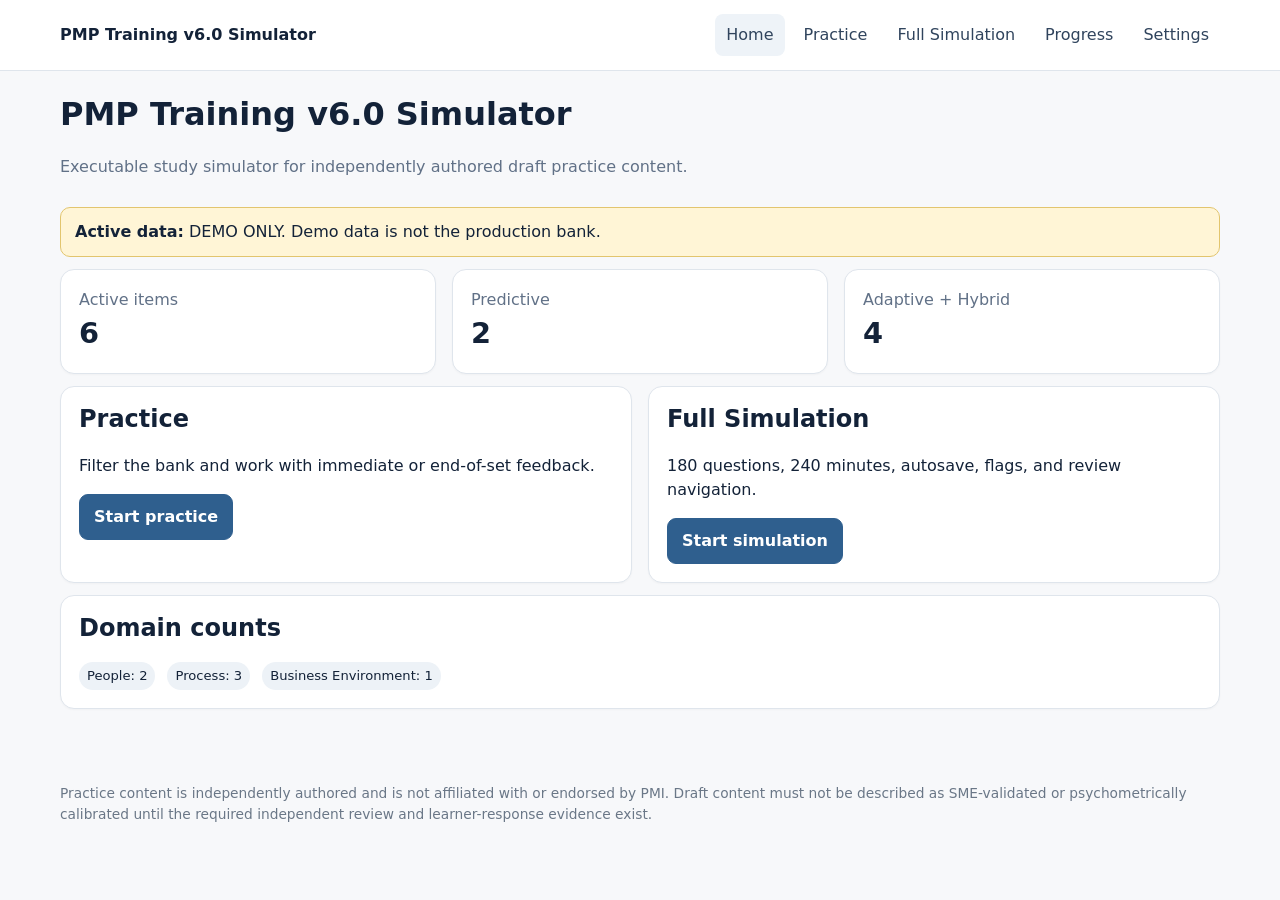
==== index.html @ 142f50a2 "Move simulator files to repository root" ====
<!doctype html><html lang="en"><head><meta charset="utf-8"><meta name="viewport" content="width=device-width,initial-scale=1"><meta name="theme-color" content="#2f5f8e"><title>PMP Training v6.0 Simulator</title><link rel="manifest" href="manifest.webmanifest"><link rel="icon" href="icon-192.svg" type="image/svg+xml"><link rel="stylesheet" href="styles.css"></head><body><a href="#main" style="position:absolute;left:-9999px" onfocus="this.style.left='10px'">Skip to content</a><div class="shell"><header class="topbar"><div class="topbar-inner"><div class="brand">PMP Training v6.0 Simulator</div><nav class="nav" aria-label="Primary"><button data-view="home">Home</button><button data-view="practice">Practice</button><button data-view="simulation">Full Simulation</button><button data-view="progress">Progress</button><button data-view="settings">Settings</button></nav></div></header><main class="main" id="main" tabindex="-1"></main><footer class="footer">Practice content is independently authored and is not affiliated with or endorsed by PMI. Draft content must not be described as SME-validated or psychometrically calibrated until the required independent review and learner-response evidence exist.</footer></div><script src="core.js"></script><script src="demo-data.js"></script><script src="app.js"></script></body></html>
---- styles.css ----
:root{font-family:Inter,ui-sans-serif,system-ui,-apple-system,BlinkMacSystemFont,"Segoe UI",sans-serif;color:#132238;background:#f7f8fa;line-height:1.5}*{box-sizing:border-box}body{margin:0;background:#f7f8fa;color:#132238}button,input,select{font:inherit}button{cursor:pointer}.shell{min-height:100vh}.topbar{background:#fff;border-bottom:1px solid #dfe5ec;position:sticky;top:0;z-index:10}.topbar-inner{max-width:1200px;margin:auto;padding:14px 20px;display:flex;gap:20px;align-items:center;justify-content:space-between}.brand{font-weight:800}.nav{display:flex;gap:8px;flex-wrap:wrap}.nav button{border:0;background:transparent;padding:9px 11px;border-radius:8px;color:#30445d}.nav button.active,.nav button:hover{background:#eef3f8}.main{max-width:1200px;margin:auto;padding:24px 20px 56px}.grid{display:grid;gap:16px}.cols-3{grid-template-columns:repeat(3,minmax(0,1fr))}.cols-2{grid-template-columns:repeat(2,minmax(0,1fr))}.card{background:#fff;border:1px solid #dfe5ec;border-radius:14px;padding:18px;box-shadow:0 1px 2px rgba(0,0,0,.03)}h1,h2,h3{line-height:1.2;margin-top:0}.muted{color:#617187}.small{font-size:.9rem}.kpi{font-size:1.8rem;font-weight:800}.btn{border:1px solid #2f5f8e;background:#2f5f8e;color:white;padding:10px 14px;border-radius:9px;font-weight:700}.btn.secondary{background:#fff;color:#234b72}.btn.ghost{background:transparent;color:#234b72;border-color:#c8d4df}.btn.danger{background:#8f2d2d;border-color:#8f2d2d}.btn:focus-visible,.nav button:focus-visible,input:focus-visible,select:focus-visible{outline:3px solid #f1b82d;outline-offset:2px}.row{display:flex;gap:12px;align-items:center;flex-wrap:wrap}.stack{display:flex;flex-direction:column;gap:12px}.field{display:flex;flex-direction:column;gap:6px}.field label{font-weight:700}.field input,.field select{padding:10px;border:1px solid #b9c5d2;border-radius:8px;background:white}.banner{padding:12px 14px;border-radius:10px;background:#fff5d6;border:1px solid #e2c56e}.good{background:#eaf7ee;border-color:#9bcaa7}.bad{background:#fdecec;border-color:#dda4a4}.question{font-size:1.08rem;font-weight:700}.option{display:flex;gap:10px;align-items:flex-start;border:1px solid #d8e0e8;border-radius:10px;padding:11px;background:white}.option:hover{border-color:#8ca7c0}.navigator{display:grid;grid-template-columns:repeat(10,1fr);gap:6px}.navq{padding:8px;border:1px solid #cad5df;border-radius:7px;background:#fff}.navq.answered{background:#e9f3ff}.navq.flagged{box-shadow:inset 0 0 0 2px #cc8b00}.timer{font-variant-numeric:tabular-nums;font-weight:800}.artifact{border-left:4px solid #537da5;background:#f3f7fb;padding:12px 14px;border-radius:8px}.feedback{border-top:1px solid #dfe5ec;padding-top:14px}.progressbar{height:10px;background:#e6ebf0;border-radius:99px;overflow:hidden}.progressbar>div{height:100%;background:#4a769e}.pill{display:inline-flex;padding:4px 8px;background:#edf2f7;border-radius:999px;font-size:.82rem}.hidden{display:none!important}.footer{max-width:1200px;margin:auto;padding:18px 20px 30px;color:#6a7787;font-size:.86rem}.tablewrap{overflow:auto}table{width:100%;border-collapse:collapse}th,td{text-align:left;border-bottom:1px solid #e1e6ec;padding:8px;vertical-align:top}th{background:#f3f6f9}.sort-list{display:flex;flex-direction:column;gap:8px}.sort-item{display:flex;justify-content:space-between;gap:12px;border:1px solid #d8e0e8;border-radius:8px;padding:9px}.match-row{display:grid;grid-template-columns:1fr 160px;gap:10px;align-items:center}@media(max-width:820px){.cols-3,.cols-2{grid-template-columns:1fr}.topbar-inner{align-items:flex-start;flex-direction:column}.navigator{grid-template-columns:repeat(6,1fr)}}@media(prefers-reduced-motion:reduce){*,*:before,*:after{scroll-behavior:auto!important;transition:none!important;animation:none!important}}
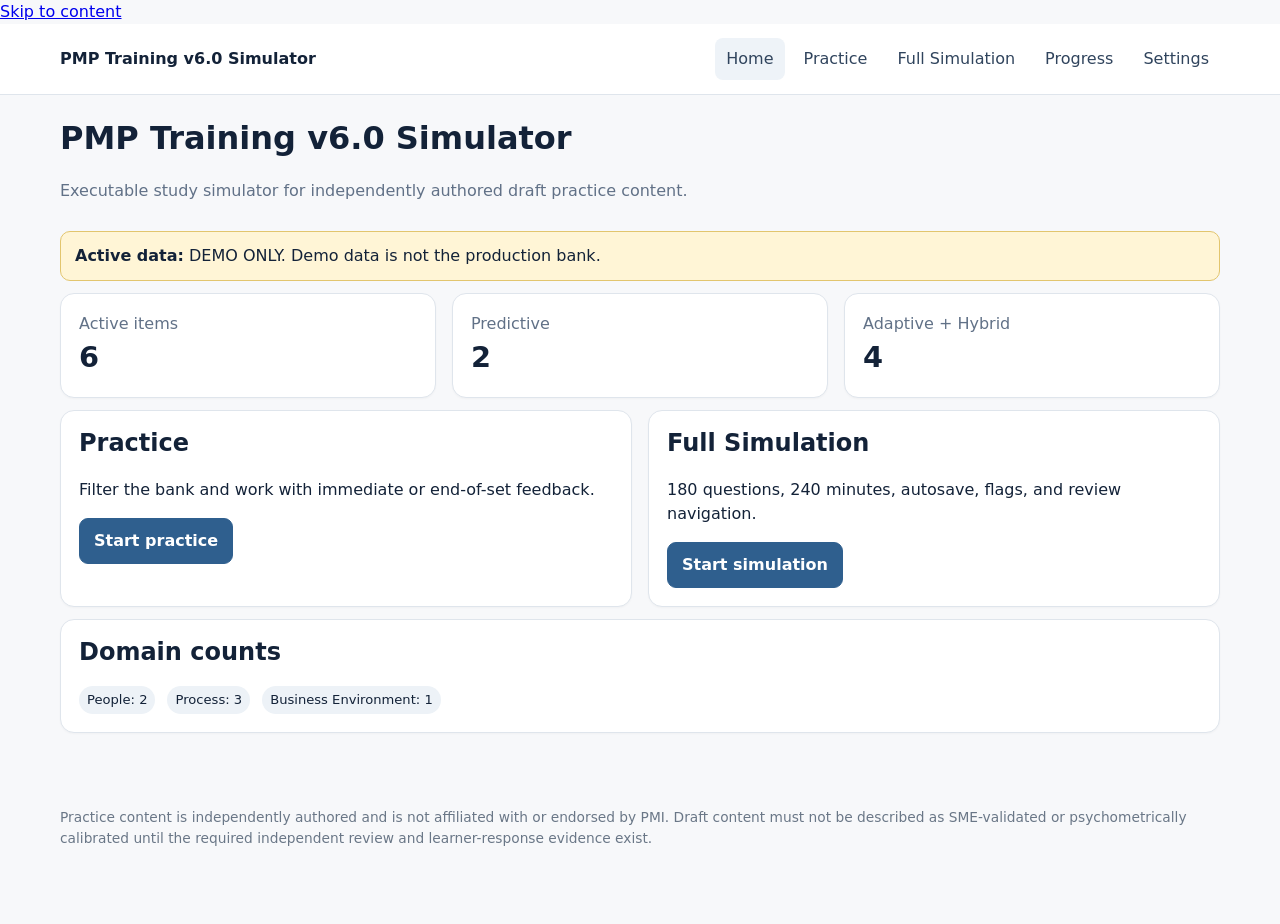
==== commit 9a9b0856: "Wire accessibility remediation into simulator shell" ====
--- a/index.html
+++ b/index.html
@@ -1 +1 @@
-<!doctype html><html lang="en"><head><meta charset="utf-8"><meta name="viewport" content="width=device-width,initial-scale=1"><meta name="theme-color" content="#2f5f8e"><title>PMP Training v6.0 Simulator</title><link rel="manifest" href="manifest.webmanifest"><link rel="icon" href="icon-192.svg" type="image/svg+xml"><link rel="stylesheet" href="styles.css"></head><body><a href="#main" style="position:absolute;left:-9999px" onfocus="this.style.left='10px'">Skip to content</a><div class="shell"><header class="topbar"><div class="topbar-inner"><div class="brand">PMP Training v6.0 Simulator</div><nav class="nav" aria-label="Primary"><button data-view="home">Home</button><button data-view="practice">Practice</button><button data-view="simulation">Full Simulation</button><button data-view="progress">Progress</button><button data-view="settings">Settings</button></nav></div></header><main class="main" id="main" tabindex="-1"></main><footer class="footer">Practice content is independently authored and is not affiliated with or endorsed by PMI. Draft content must not be described as SME-validated or psychometrically calibrated until the required independent review and learner-response evidence exist.</footer></div><script src="core.js"></script><script src="demo-data.js"></script><script src="app.js"></script></body></html>
+<!doctype html><html lang="en"><head><meta charset="utf-8"><meta name="viewport" content="width=device-width,initial-scale=1"><meta name="theme-color" content="#2f5f8e"><title>PMP Training v6.0 Simulator</title><link rel="manifest" href="manifest.webmanifest"><link rel="icon" href="icon-192.svg" type="image/svg+xml"><link rel="stylesheet" href="styles.css"></head><body><a class="skip-link" href="#main">Skip to content</a><div class="shell"><header class="topbar"><div class="topbar-inner"><div class="brand">PMP Training v6.0 Simulator</div><nav class="nav" aria-label="Primary"><button data-view="home">Home</button><button data-view="practice">Practice</button><button data-view="simulation">Full Simulation</button><button data-view="progress">Progress</button><button data-view="settings">Settings</button></nav></div></header><main class="main" id="main" tabindex="-1"></main><footer class="footer">Practice content is independently authored and is not affiliated with or endorsed by PMI. Draft content must not be described as SME-validated or psychometrically calibrated until the required independent review and learner-response evidence exist.</footer></div><script src="core.js"></script><script src="demo-data.js"></script><script src="app.js"></script><script src="matching-ui.js"></script><script src="accessibility-fixes.js"></script><!-- runtime-shell-v0.2.4-a11y --></body></html>
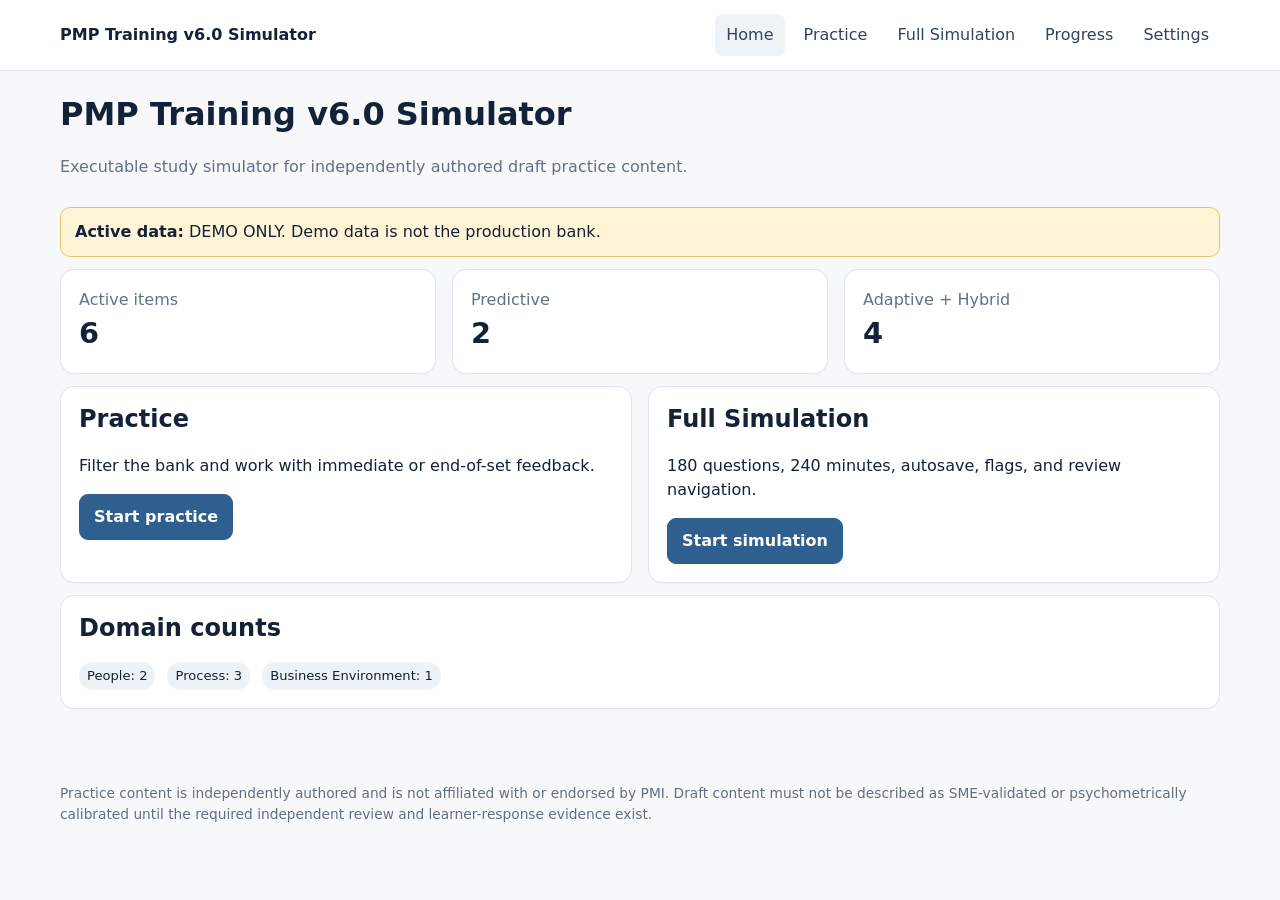
==== commit 54c438ac: "Bust stale simulator assets for matching fix" ====
--- a/index.html
+++ b/index.html
@@ -1 +1 @@
-<!doctype html><html lang="en"><head><meta charset="utf-8"><meta name="viewport" content="width=device-width,initial-scale=1"><meta name="theme-color" content="#2f5f8e"><title>PMP Training v6.0 Simulator</title><link rel="manifest" href="manifest.webmanifest"><link rel="icon" href="icon-192.svg" type="image/svg+xml"><link rel="stylesheet" href="styles.css"></head><body><a class="skip-link" href="#main">Skip to content</a><div class="shell"><header class="topbar"><div class="topbar-inner"><div class="brand">PMP Training v6.0 Simulator</div><nav class="nav" aria-label="Primary"><button data-view="home">Home</button><button data-view="practice">Practice</button><button data-view="simulation">Full Simulation</button><button data-view="progress">Progress</button><button data-view="settings">Settings</button></nav></div></header><main class="main" id="main" tabindex="-1"></main><footer class="footer">Practice content is independently authored and is not affiliated with or endorsed by PMI. Draft content must not be described as SME-validated or psychometrically calibrated until the required independent review and learner-response evidence exist.</footer></div><script src="core.js"></script><script src="demo-data.js"></script><script src="app.js"></script><script src="matching-ui.js"></script><script src="accessibility-fixes.js"></script><!-- runtime-shell-v0.2.4-a11y --></body></html>
+<!doctype html><html lang="en"><head><meta charset="utf-8"><meta name="viewport" content="width=device-width,initial-scale=1"><meta name="theme-color" content="#2f5f8e"><title>PMP Training v6.0 Simulator</title><link rel="manifest" href="manifest.webmanifest?v=0.2.6"><link rel="icon" href="icon-192.svg" type="image/svg+xml"><link rel="stylesheet" href="styles.css?v=0.2.6"></head><body><a class="skip-link" href="#main">Skip to content</a><div class="shell"><header class="topbar"><div class="topbar-inner"><div class="brand">PMP Training v6.0 Simulator</div><nav class="nav" aria-label="Primary"><button data-view="home">Home</button><button data-view="practice">Practice</button><button data-view="simulation">Full Simulation</button><button data-view="progress">Progress</button><button data-view="settings">Settings</button></nav></div></header><main class="main" id="main" tabindex="-1"></main><footer class="footer">Practice content is independently authored and is not affiliated with or endorsed by PMI. Draft content must not be described as SME-validated or psychometrically calibrated until the required independent review and learner-response evidence exist.</footer></div><script src="core.js?v=0.2.6"></script><script src="demo-data.js?v=0.2.6"></script><script src="app.js?v=0.2.6"></script><script src="matching-ui.js?v=0.2.6"></script><script src="accessibility-fixes.js?v=0.2.6"></script><!-- runtime-shell-v0.2.6-matching-cache-fix --></body></html>
--- a/styles.css
+++ b/styles.css
@@ -1 +1 @@
-:root{font-family:Inter,ui-sans-serif,system-ui,-apple-system,BlinkMacSystemFont,"Segoe UI",sans-serif;color:#132238;background:#f7f8fa;line-height:1.5}*{box-sizing:border-box}body{margin:0;background:#f7f8fa;color:#132238}button,input,select{font:inherit}button{cursor:pointer}.shell{min-height:100vh}.topbar{background:#fff;border-bottom:1px solid #dfe5ec;position:sticky;top:0;z-index:10}.topbar-inner{max-width:1200px;margin:auto;padding:14px 20px;display:flex;gap:20px;align-items:center;justify-content:space-between}.brand{font-weight:800}.nav{display:flex;gap:8px;flex-wrap:wrap}.nav button{border:0;background:transparent;padding:9px 11px;border-radius:8px;color:#30445d}.nav button.active,.nav button:hover{background:#eef3f8}.main{max-width:1200px;margin:auto;padding:24px 20px 56px}.grid{display:grid;gap:16px}.cols-3{grid-template-columns:repeat(3,minmax(0,1fr))}.cols-2{grid-template-columns:repeat(2,minmax(0,1fr))}.card{background:#fff;border:1px solid #dfe5ec;border-radius:14px;padding:18px;box-shadow:0 1px 2px rgba(0,0,0,.03)}h1,h2,h3{line-height:1.2;margin-top:0}.muted{color:#617187}.small{font-size:.9rem}.kpi{font-size:1.8rem;font-weight:800}.btn{border:1px solid #2f5f8e;background:#2f5f8e;color:white;padding:10px 14px;border-radius:9px;font-weight:700}.btn.secondary{background:#fff;color:#234b72}.btn.ghost{background:transparent;color:#234b72;border-color:#c8d4df}.btn.danger{background:#8f2d2d;border-color:#8f2d2d}.btn:focus-visible,.nav button:focus-visible,input:focus-visible,select:focus-visible{outline:3px solid #f1b82d;outline-offset:2px}.row{display:flex;gap:12px;align-items:center;flex-wrap:wrap}.stack{display:flex;flex-direction:column;gap:12px}.field{display:flex;flex-direction:column;gap:6px}.field label{font-weight:700}.field input,.field select{padding:10px;border:1px solid #b9c5d2;border-radius:8px;background:white}.banner{padding:12px 14px;border-radius:10px;background:#fff5d6;border:1px solid #e2c56e}.good{background:#eaf7ee;border-color:#9bcaa7}.bad{background:#fdecec;border-color:#dda4a4}.question{font-size:1.08rem;font-weight:700}.option{display:flex;gap:10px;align-items:flex-start;border:1px solid #d8e0e8;border-radius:10px;padding:11px;background:white}.option:hover{border-color:#8ca7c0}.navigator{display:grid;grid-template-columns:repeat(10,1fr);gap:6px}.navq{padding:8px;border:1px solid #cad5df;border-radius:7px;background:#fff}.navq.answered{background:#e9f3ff}.navq.flagged{box-shadow:inset 0 0 0 2px #cc8b00}.timer{font-variant-numeric:tabular-nums;font-weight:800}.artifact{border-left:4px solid #537da5;background:#f3f7fb;padding:12px 14px;border-radius:8px}.feedback{border-top:1px solid #dfe5ec;padding-top:14px}.progressbar{height:10px;background:#e6ebf0;border-radius:99px;overflow:hidden}.progressbar>div{height:100%;background:#4a769e}.pill{display:inline-flex;padding:4px 8px;background:#edf2f7;border-radius:999px;font-size:.82rem}.hidden{display:none!important}.footer{max-width:1200px;margin:auto;padding:18px 20px 30px;color:#6a7787;font-size:.86rem}.tablewrap{overflow:auto}table{width:100%;border-collapse:collapse}th,td{text-align:left;border-bottom:1px solid #e1e6ec;padding:8px;vertical-align:top}th{background:#f3f6f9}.sort-list{display:flex;flex-direction:column;gap:8px}.sort-item{display:flex;justify-content:space-between;gap:12px;border:1px solid #d8e0e8;border-radius:8px;padding:9px}.match-row{display:grid;grid-template-columns:1fr 160px;gap:10px;align-items:center}@media(max-width:820px){.cols-3,.cols-2{grid-template-columns:1fr}.topbar-inner{align-items:flex-start;flex-direction:column}.navigator{grid-template-columns:repeat(6,1fr)}}@media(prefers-reduced-motion:reduce){*,*:before,*:after{scroll-behavior:auto!important;transition:none!important;animation:none!important}}
+:root{font-family:Inter,ui-sans-serif,system-ui,-apple-system,BlinkMacSystemFont,"Segoe UI",sans-serif;color:#132238;background:#f7f8fa;line-height:1.5}*{box-sizing:border-box}body{margin:0;background:#f7f8fa;color:#132238}button,input,select{font:inherit}button{cursor:pointer}.skip-link{position:absolute;left:-9999px;top:10px;background:#fff;color:#132238;padding:10px 12px;border:2px solid #2f5f8e;border-radius:8px;z-index:100}.skip-link:focus{left:10px}.shell{min-height:100vh}.topbar{background:#fff;border-bottom:1px solid #dfe5ec;position:sticky;top:0;z-index:10}.topbar-inner{max-width:1200px;margin:auto;padding:14px 20px;display:flex;gap:20px;align-items:center;justify-content:space-between}.brand{font-weight:800}.nav{display:flex;gap:8px;flex-wrap:wrap}.nav button{border:0;background:transparent;padding:9px 11px;border-radius:8px;color:#30445d}.nav button.active,.nav button:hover{background:#eef3f8}.main{max-width:1200px;margin:auto;padding:24px 20px 56px}.grid{display:grid;gap:16px;min-width:0}.cols-3{grid-template-columns:repeat(3,minmax(0,1fr))}.cols-2{grid-template-columns:repeat(2,minmax(0,1fr))}.card{background:#fff;border:1px solid #dfe5ec;border-radius:14px;padding:18px;box-shadow:0 1px 2px rgba(0,0,0,.03);min-width:0}h1,h2,h3{line-height:1.2;margin-top:0}.muted{color:#617187}.small{font-size:.9rem}.kpi{font-size:1.8rem;font-weight:800}.btn{border:1px solid #2f5f8e;background:#2f5f8e;color:white;padding:10px 14px;border-radius:9px;font-weight:700}.btn.secondary{background:#fff;color:#234b72}.btn.ghost{background:transparent;color:#234b72;border-color:#c8d4df}.btn.danger{background:#8f2d2d;border-color:#8f2d2d}.btn:focus-visible,.nav button:focus-visible,input:focus-visible,select:focus-visible,.skip-link:focus-visible{outline:3px solid #f1b82d;outline-offset:2px}.row{display:flex;gap:12px;align-items:center;flex-wrap:wrap}.stack{display:flex;flex-direction:column;gap:12px}.field{display:flex;flex-direction:column;gap:6px}.field label{font-weight:700}.field input,.field select{padding:10px;border:1px solid #b9c5d2;border-radius:8px;background:white}.banner{padding:12px 14px;border-radius:10px;background:#fff5d6;border:1px solid #e2c56e}.good{background:#eaf7ee;border-color:#9bcaa7}.bad{background:#fdecec;border-color:#dda4a4}.question{font-size:1.08rem;font-weight:700}.option{display:flex;gap:10px;align-items:flex-start;border:1px solid #d8e0e8;border-radius:10px;padding:11px;background:white}.option:hover{border-color:#8ca7c0}.navigator{display:grid;grid-template-columns:repeat(10,1fr);gap:6px}.navq{padding:8px;border:1px solid #cad5df;border-radius:7px;background:#fff}.navq.answered{background:#e9f3ff}.navq.flagged{box-shadow:inset 0 0 0 2px #cc8b00}.timer{font-variant-numeric:tabular-nums;font-weight:800}.artifact{border-left:4px solid #537da5;background:#f3f7fb;padding:12px 14px;border-radius:8px}.feedback{border-top:1px solid #dfe5ec;padding-top:14px}.progressbar{height:10px;background:#e6ebf0;border-radius:99px;overflow:hidden}.progressbar>div{height:100%;background:#4a769e}.pill{display:inline-flex;padding:4px 8px;background:#edf2f7;border-radius:999px;font-size:.82rem}.hidden{display:none!important}.footer{max-width:1200px;margin:auto;padding:18px 20px 30px;color:#607080;font-size:.86rem}.tablewrap{overflow:auto}table{width:100%;border-collapse:collapse}th,td{text-align:left;border-bottom:1px solid #e1e6ec;padding:8px;vertical-align:top}th{background:#f3f6f9}.sort-list{display:flex;flex-direction:column;gap:8px}.sort-item{display:flex;justify-content:space-between;gap:12px;border:1px solid #d8e0e8;border-radius:8px;padding:9px}.match-row{display:grid;grid-template-columns:minmax(0,1fr) 160px;gap:10px;align-items:center}@media(max-width:820px){.cols-3,.cols-2{grid-template-columns:1fr!important}.topbar-inner{align-items:flex-start;flex-direction:column}.navigator{grid-template-columns:repeat(6,1fr)}}@media(max-width:520px){.match-row{grid-template-columns:1fr}.navigator{grid-template-columns:repeat(4,1fr)}.main{padding-left:14px;padding-right:14px}}@media(prefers-reduced-motion:reduce){*,*:before,*:after{scroll-behavior:auto!important;transition:none!important;animation:none!important}}
